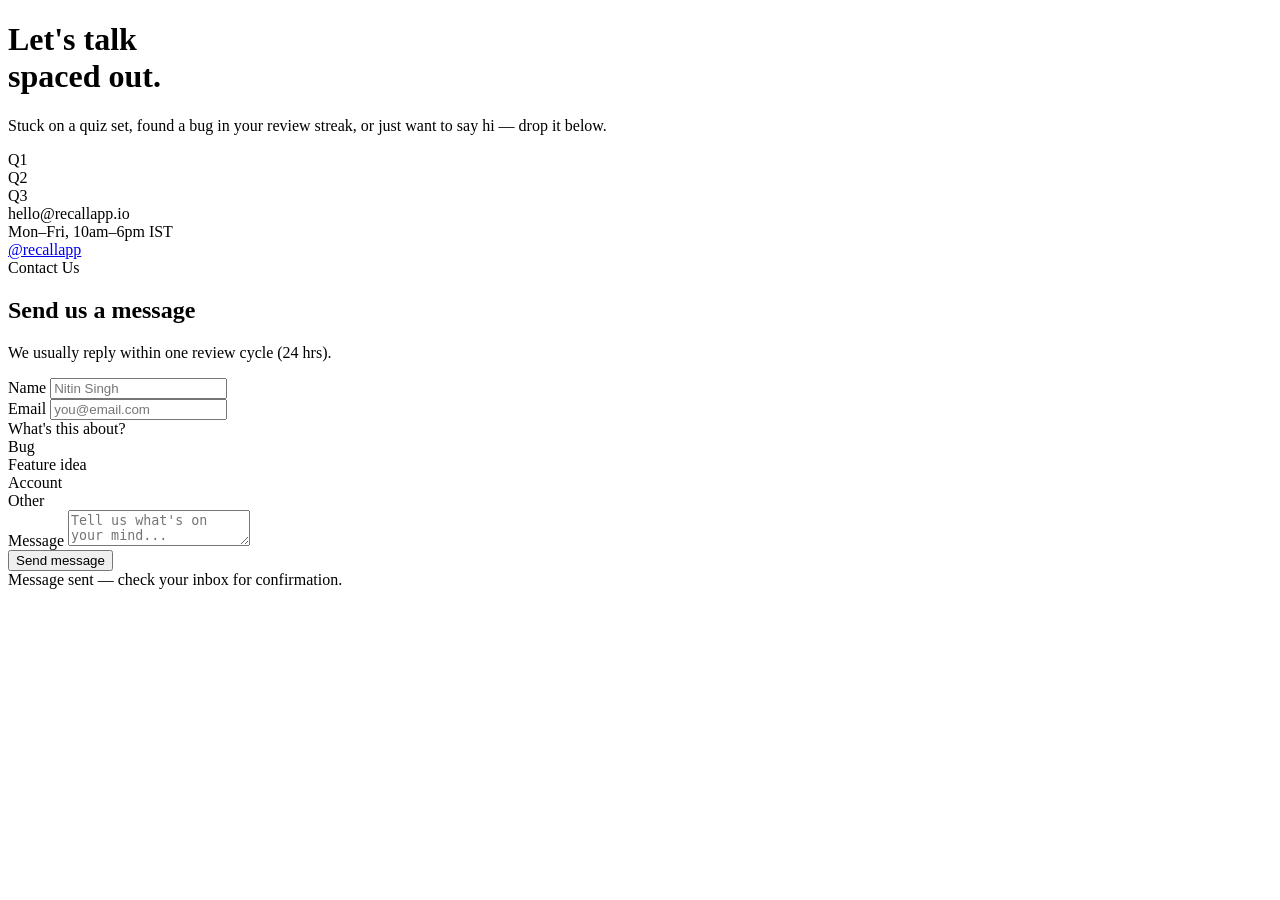
==== ContactUs/index.html @ db110d47 "reorganized files and folder" ====
<!DOCTYPE html>
<html lang="en">
<head>
<meta charset="UTF-8">
<meta name="viewport" content="width=device-width, initial-scale=1.0">
<title>Contact Us · Recall</title>
<link rel="preconnect" href="https://fonts.googleapis.com">
<link href="https://fonts.googleapis.com/css2?family=Fraunces:opsz,wght@9..144,500;9..144,600&family=Manrope:wght@400;500;600;700&display=swap" rel="stylesheet">
</head>
<body>

<div class="wrap">
  <div class="side">
    <div>
      <h1>Let's talk<br>spaced&nbsp;out.</h1>
      <p>Stuck on a quiz set, found a bug in your review streak, or just want to say hi — drop it below.</p>
    </div>

    <div class="deck">
      <div class="card">Q1</div>
      <div class="card">Q2</div>
      <div class="card">Q3</div>
    </div>

    <div class="contact-meta">
      hello@recallapp.io<br>
      Mon–Fri, 10am–6pm IST<br>
      <a href="#">@recallapp</a>
    </div>
  </div>

  <div class="form-side">
    <div class="eyebrow">Contact Us</div>
    <h2>Send us a message</h2>
    <p>We usually reply within one review cycle (24 hrs).</p>

    <form id="contactForm">
      <div class="row">
        <div class="field">
          <label for="name">Name</label>
          <input type="text" id="name" required placeholder="Nitin Singh">
        </div>
        <div class="field">
          <label for="email">Email</label>
          <input type="email" id="email" required placeholder="you@email.com">
        </div>
      </div>

      <div class="field">
        <label>What's this about?</label>
        <div class="topic-chips" id="chips">
          <div class="chip active" data-val="Bug">Bug</div>
          <div class="chip" data-val="Feature idea">Feature idea</div>
          <div class="chip" data-val="Account">Account</div>
          <div class="chip" data-val="Other">Other</div>
        </div>
      </div>

      <div class="field">
        <label for="message">Message</label>
        <textarea id="message" required placeholder="Tell us what's on your mind..."></textarea>
      </div>

      <button type="submit">Send message</button>
      <div class="status" id="status">Message sent — check your inbox for confirmation.</div>
    </form>
  </div>
</div>



</body>
</html>
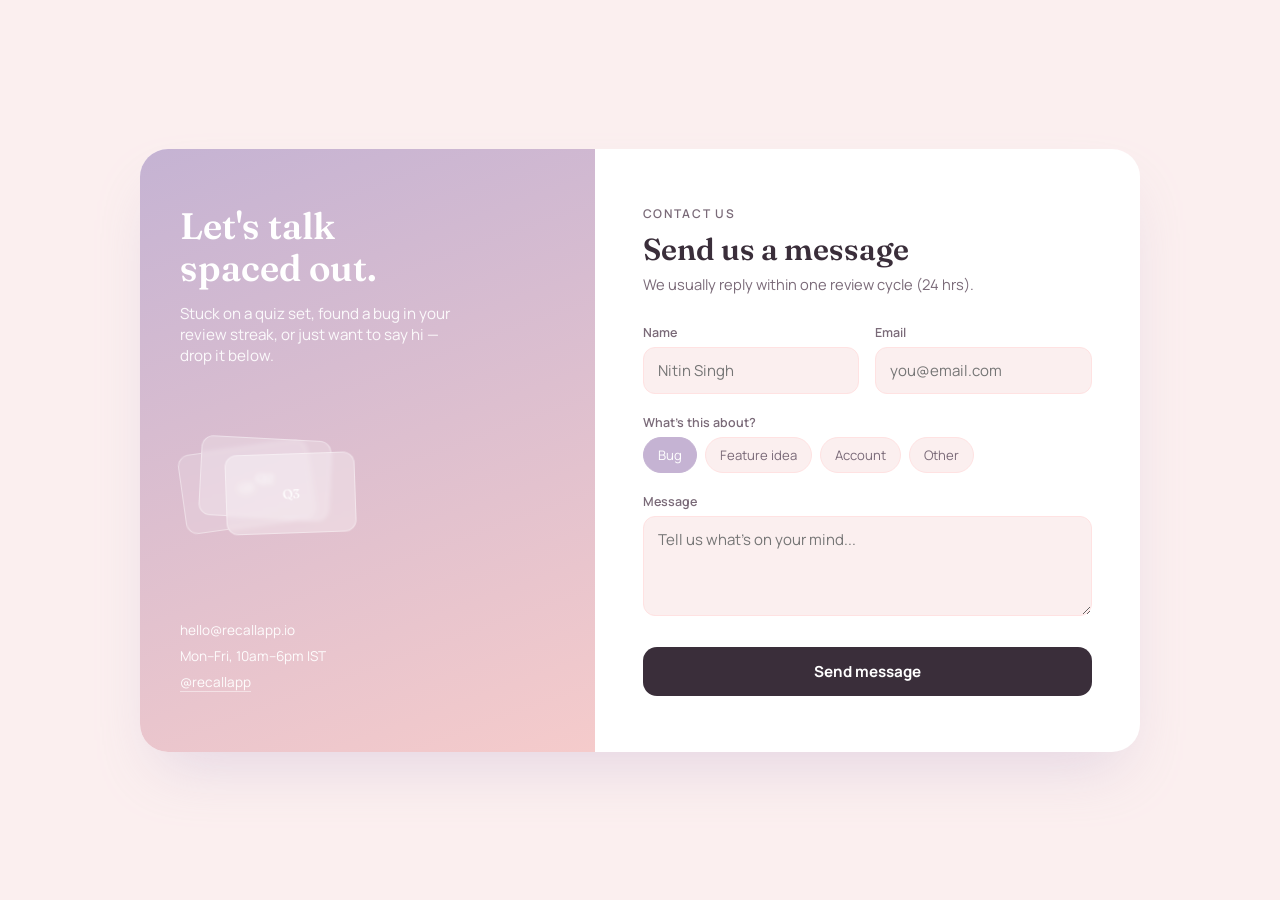
==== commit ec456a28: "Written code of about us and contact us working on bug fixes" ====
--- a/ContactUs/index.html
+++ b/ContactUs/index.html
@@ -6,6 +6,7 @@
 <title>Contact Us · Recall</title>
 <link rel="preconnect" href="https://fonts.googleapis.com">
 <link href="https://fonts.googleapis.com/css2?family=Fraunces:opsz,wght@9..144,500;9..144,600&family=Manrope:wght@400;500;600;700&display=swap" rel="stylesheet">
+<link rel="stylesheet" href="style.css">
 </head>
 <body>
 
@@ -66,8 +67,6 @@
     </form>
   </div>
 </div>
-
-
-
+<script src="script.js"></script>
 </body>
 </html>
--- a/ContactUs/style.css
+++ b/ContactUs/style.css
@@ -0,0 +1,176 @@
+  :root{
+    --cream:#FBEFEF;
+    --blush:#FFE2E2;
+    --rose:#F5CBCB;
+    --lilac:#C5B3D3;
+    --ink:#3A2E3A;
+    --ink-soft:#7A6A78;
+  }
+  *{box-sizing:border-box;margin:0;padding:0;}
+  body{
+    font-family:'Manrope',sans-serif;
+    background:var(--cream);
+    color:var(--ink);
+    min-height:100vh;
+    display:flex;
+    align-items:center;
+    justify-content:center;
+    padding:40px 20px;
+  }
+  .wrap{
+    width:100%;
+    max-width:1000px;
+    display:grid;
+    grid-template-columns:1fr 1.2fr;
+    background:#fff;
+    border-radius:28px;
+    overflow:hidden;
+    box-shadow:0 30px 60px -20px rgba(197,179,211,0.45);
+  }
+  /* Left: card-stack panel */
+  .side{
+    background:linear-gradient(160deg,var(--lilac) 0%, var(--rose) 100%);
+    padding:56px 40px;
+    color:#fff;
+    position:relative;
+    display:flex;
+    flex-direction:column;
+    justify-content:space-between;
+    overflow:hidden;
+  }
+  .side h1{
+    font-family:'Fraunces',serif;
+    font-weight:600;
+    font-size:2.3rem;
+    line-height:1.15;
+  }
+  .side p{
+    margin-top:14px;
+    font-size:0.95rem;
+    opacity:0.92;
+    max-width:280px;
+  }
+  .deck{
+    position:relative;
+    height:150px;
+    margin-top:40px;
+  }
+  .deck .card{
+    position:absolute;
+    width:130px;
+    height:80px;
+    background:rgba(255,255,255,0.16);
+    border:1px solid rgba(255,255,255,0.4);
+    border-radius:12px;
+    backdrop-filter:blur(2px);
+    display:flex;
+    align-items:center;
+    justify-content:center;
+    font-family:'Fraunces',serif;
+    font-size:0.8rem;
+    transition:transform .4s ease;
+  }
+  .deck .card:nth-child(1){transform:rotate(-8deg) translate(0,10px);}
+  .deck .card:nth-child(2){transform:rotate(3deg) translate(20px,0px);background:rgba(255,255,255,0.24);}
+  .deck .card:nth-child(3){transform:rotate(-2deg) translate(45px,18px);background:rgba(255,255,255,0.32);}
+  .side:hover .card:nth-child(1){transform:rotate(-12deg) translate(-6px,14px);}
+  .side:hover .card:nth-child(2){transform:rotate(6deg) translate(24px,-4px);}
+  .side:hover .card:nth-child(3){transform:rotate(1deg) translate(48px,22px);}
+
+  .contact-meta{font-size:0.85rem;line-height:1.9;opacity:0.95;}
+  .contact-meta a{color:#fff;text-decoration:none;border-bottom:1px solid rgba(255,255,255,0.5);}
+
+  /* Right: form */
+  .form-side{padding:56px 48px;}
+  .eyebrow{
+    font-size:0.75rem;
+    letter-spacing:0.14em;
+    text-transform:uppercase;
+    color:var(--ink-soft);
+    font-weight:600;
+  }
+  .form-side h2{
+    font-family:'Fraunces',serif;
+    font-weight:600;
+    font-size:1.9rem;
+    margin-top:8px;
+    margin-bottom:6px;
+  }
+  .form-side > p{
+    color:var(--ink-soft);
+    font-size:0.92rem;
+    margin-bottom:30px;
+  }
+  form{display:flex;flex-direction:column;gap:20px;}
+  .row{display:flex;gap:16px;}
+  .field{flex:1;position:relative;}
+  label{
+    display:block;
+    font-size:0.78rem;
+    font-weight:600;
+    color:var(--ink-soft);
+    margin-bottom:6px;
+  }
+  input, textarea, select{
+    width:100%;
+    border:1.5px solid var(--blush);
+    background:var(--cream);
+    border-radius:12px;
+    padding:12px 14px;
+    font-family:'Manrope',sans-serif;
+    font-size:0.94rem;
+    color:var(--ink);
+    outline:none;
+    transition:border-color .2s, background .2s;
+  }
+  textarea{resize:vertical;min-height:100px;}
+  input:focus, textarea:focus, select:focus{
+    border-color:var(--lilac);
+    background:#fff;
+  }
+  .topic-chips{display:flex;gap:8px;flex-wrap:wrap;}
+  .chip{
+    padding:8px 14px;
+    border-radius:999px;
+    border:1.5px solid var(--blush);
+    background:var(--cream);
+    font-size:0.82rem;
+    color:var(--ink-soft);
+    cursor:pointer;
+    transition:all .2s;
+  }
+  .chip.active, .chip:hover{
+    background:var(--lilac);
+    border-color:var(--lilac);
+    color:#fff;
+  }
+  button[type=submit]{
+    margin-top:6px;
+    padding:14px;
+    border:none;
+    border-radius:14px;
+    background:var(--ink);
+    color:#fff;
+    font-family:'Manrope',sans-serif;
+    font-weight:700;
+    font-size:0.95rem;
+    cursor:pointer;
+    transition:background .25s, transform .15s;
+  }
+  button[type=submit]:hover{background:#563f56;transform:translateY(-1px);}
+  button[type=submit]:active{transform:translateY(0);}
+
+  .status{
+    margin-top:14px;
+    font-size:0.86rem;
+    font-weight:600;
+    color:var(--lilac);
+    display:none;
+  }
+  .status.show{display:block;}
+
+  @media (max-width:760px){
+    .wrap{grid-template-columns:1fr;}
+    .side{padding:40px 30px;}
+    .form-side{padding:40px 30px;}
+  }
